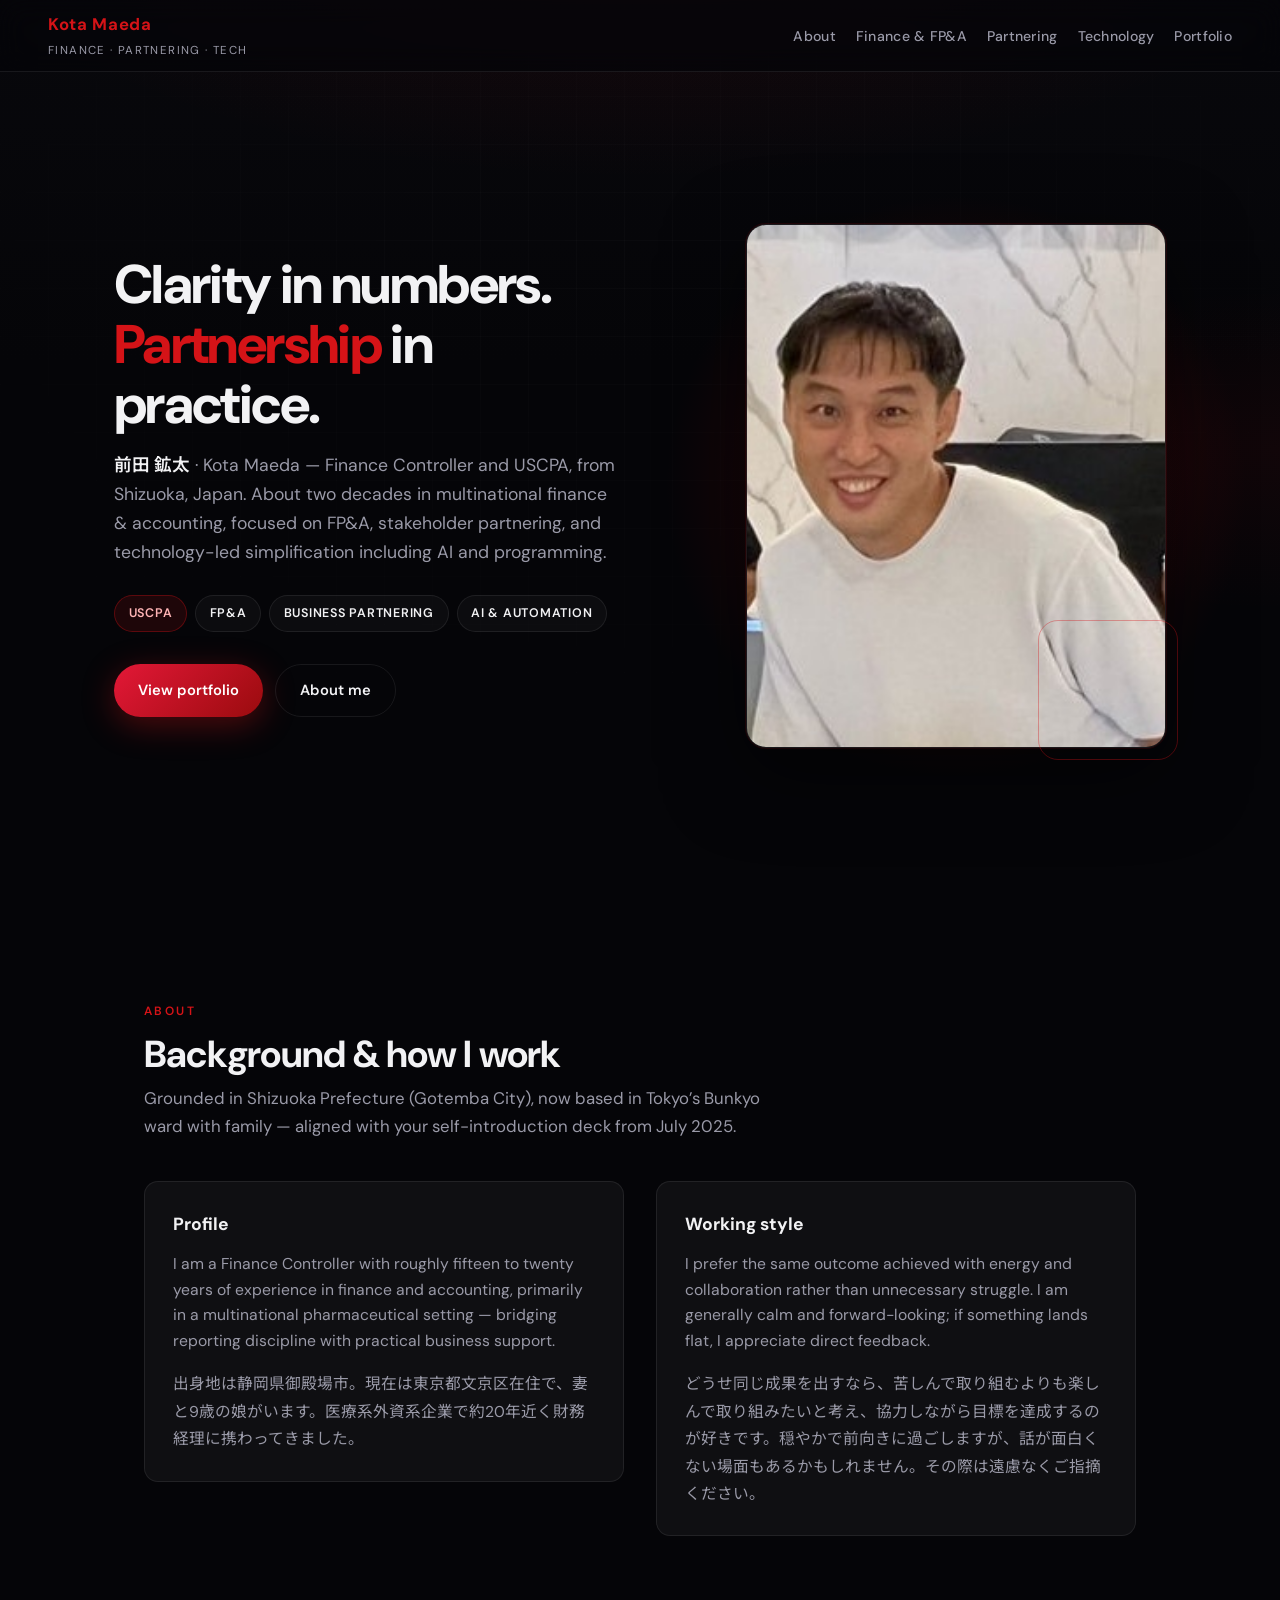
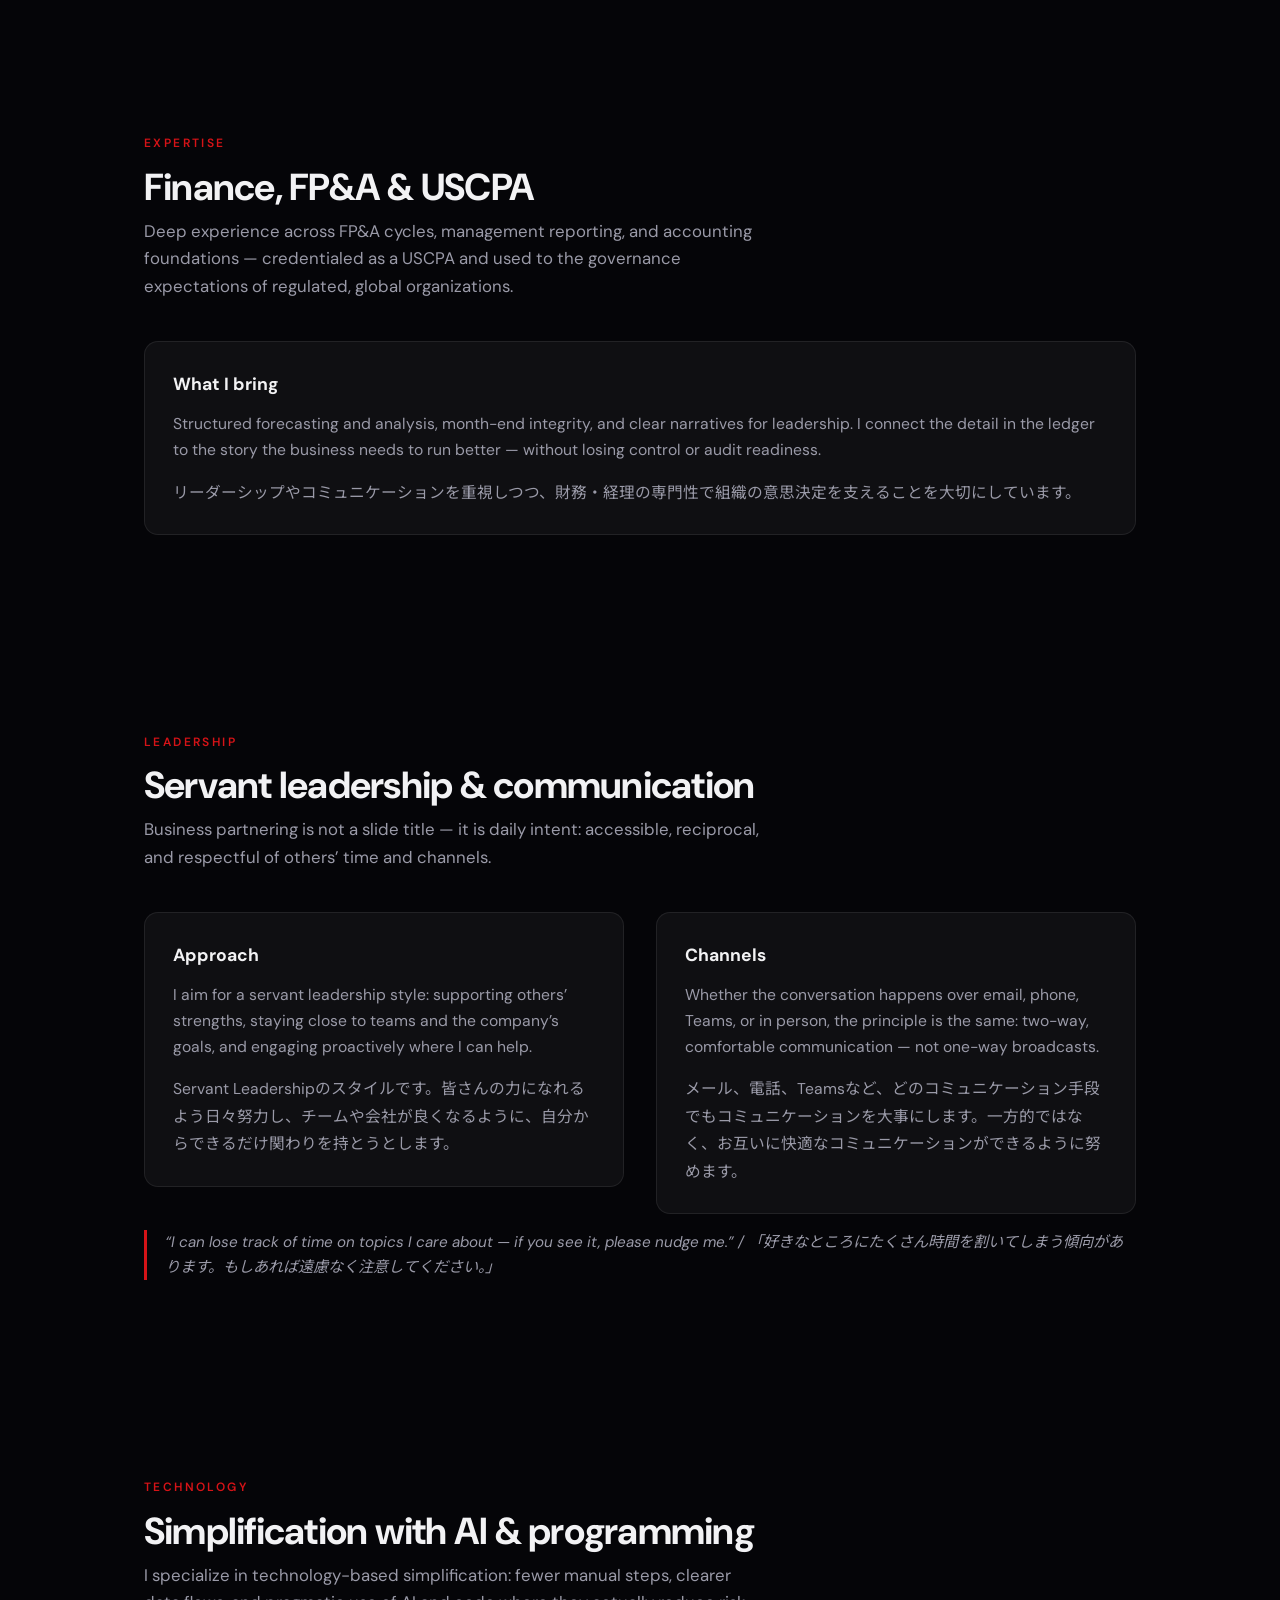
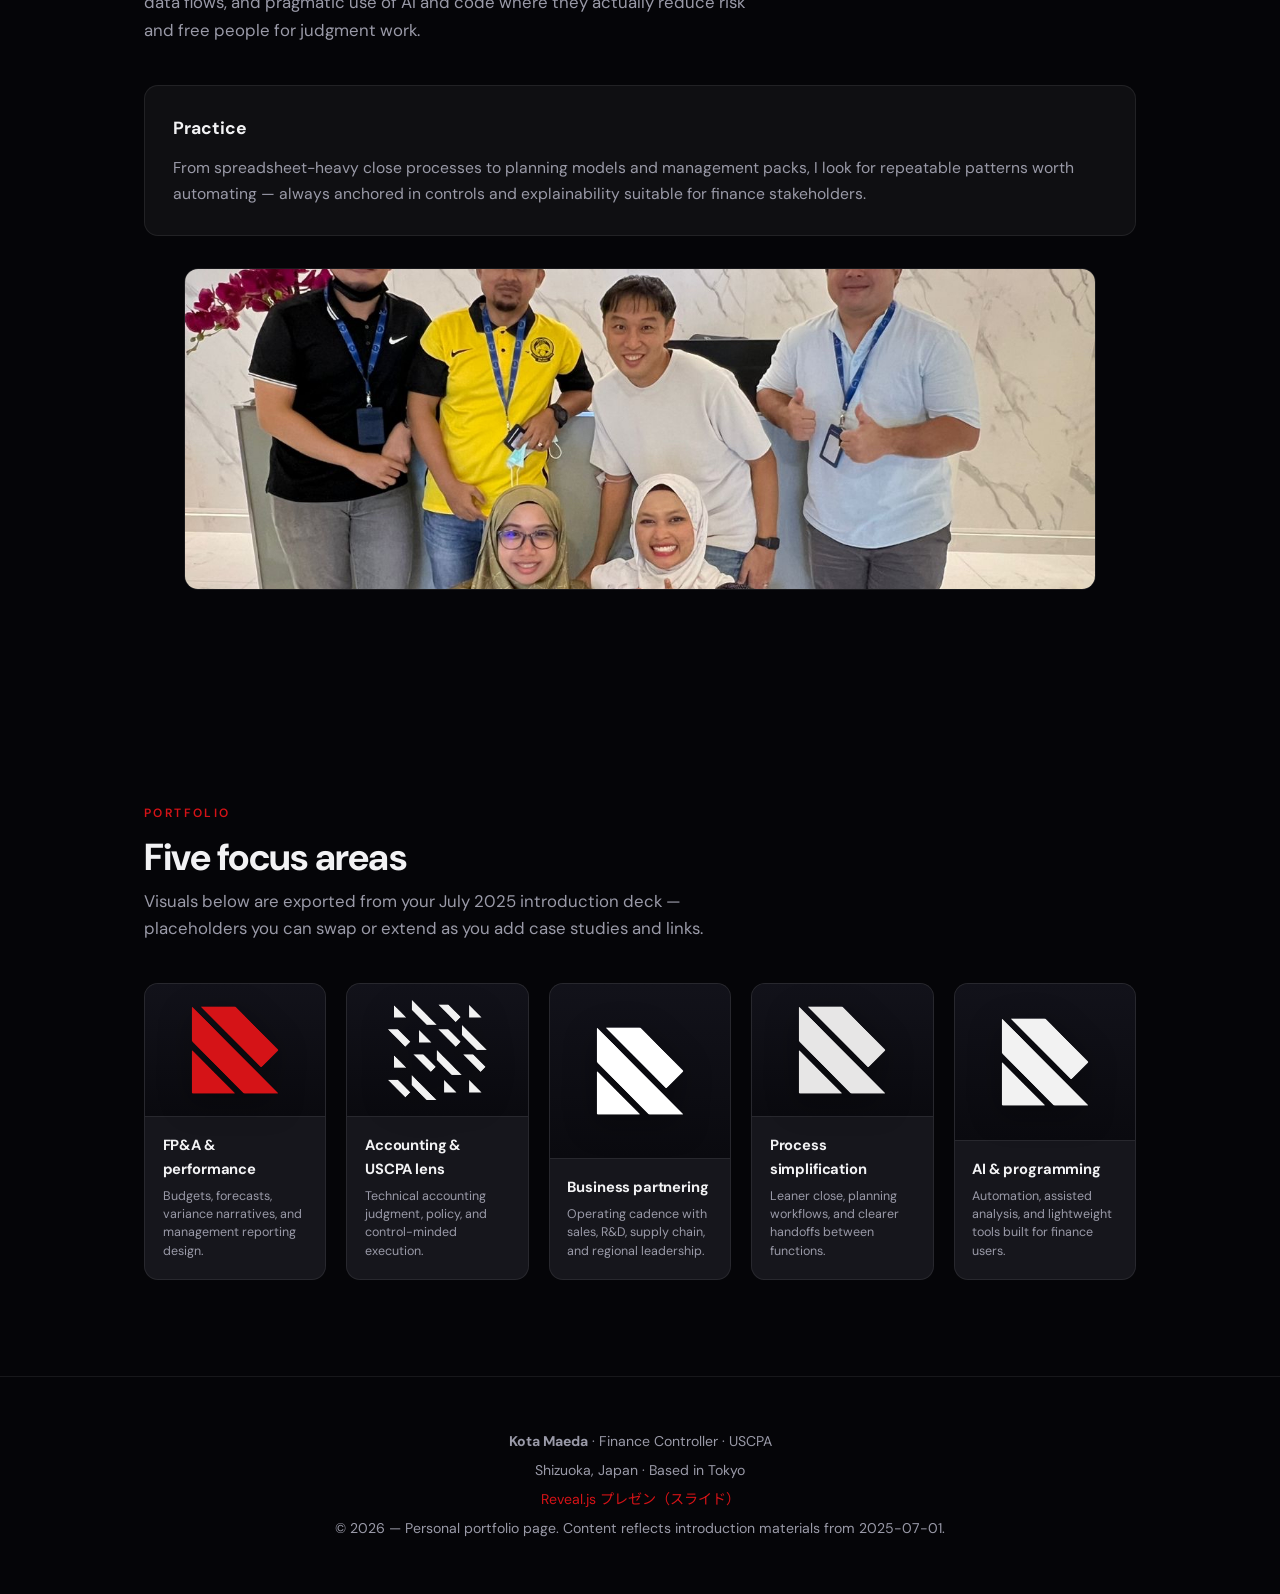
==== index.html @ 23e7d0bc "Add portfolio site, Reveal.js slides, and deployment notes Co-authored-by: Cursor <cursoragent@curso" ====
<!DOCTYPE html>
<html lang="en">
  <head>
    <meta charset="UTF-8" />
    <meta name="viewport" content="width=device-width, initial-scale=1.0" />
    <meta
      name="description"
      content="Kota Maeda — Finance Controller, USCPA. FP&A, business partnering, and technology-led simplification with AI and programming."
    />
    <title>Kota Maeda | Finance · Partnering · Technology</title>
    <link rel="preconnect" href="https://fonts.googleapis.com" />
    <link rel="preconnect" href="https://fonts.gstatic.com" crossorigin />
    <link
      href="https://fonts.googleapis.com/css2?family=DM+Sans:ital,opsz,wght@9..40,400;9..40,500;9..40,600;9..40,700;9..40,800&family=Noto+Sans+JP:wght@400;500;600;700&display=swap"
      rel="stylesheet"
    />
    <link rel="stylesheet" href="styles.css" />
  </head>
  <body>
    <header class="site-header">
      <a class="brand" href="#top" aria-label="Kota Maeda home">
        <strong>Kota Maeda</strong>
        <span>Finance · Partnering · Tech</span>
      </a>
      <button class="nav-toggle" type="button" aria-expanded="false" aria-controls="site-nav">Menu</button>
      <nav id="site-nav" aria-label="Primary">
        <ul class="nav-list">
          <li><a href="#about">About</a></li>
          <li><a href="#finance">Finance &amp; FP&amp;A</a></li>
          <li><a href="#partnering">Partnering</a></li>
          <li><a href="#technology">Technology</a></li>
          <li><a href="#portfolio">Portfolio</a></li>
        </ul>
      </nav>
    </header>

    <main id="top">
      <section class="hero" aria-labelledby="hero-title">
        <div class="hero-copy reveal">
          <h1 id="hero-title">Clarity in numbers.<br /><span>Partnership</span> in practice.</h1>
          <p class="hero-tagline">
            <span class="name-ja" lang="ja">前田 鉱太</span> · Kota Maeda — Finance Controller and USCPA, from
            Shizuoka, Japan. About two decades in multinational finance &amp; accounting, focused on FP&amp;A,
            stakeholder partnering, and technology-led simplification including AI and programming.
          </p>
          <div class="hero-badges">
            <span class="badge badge--accent">USCPA</span>
            <span class="badge">FP&amp;A</span>
            <span class="badge">Business partnering</span>
            <span class="badge">AI &amp; automation</span>
          </div>
          <div class="hero-actions">
            <a class="btn btn-primary" href="#portfolio">View portfolio</a>
            <a class="btn btn-ghost" href="#about">About me</a>
          </div>
        </div>
        <div class="hero-visual reveal">
          <div class="hero-glow" aria-hidden="true"></div>
          <div class="hero-frame">
            <img src="assets/image13.jpg" alt="Portrait of Kota Maeda" width="640" height="800" loading="eager" />
          </div>
          <div class="hero-deco" aria-hidden="true"></div>
        </div>
      </section>

      <section id="about" class="section" aria-labelledby="about-title">
        <div class="section-head reveal">
          <span class="section-label">About</span>
          <h2 class="section-title" id="about-title">Background &amp; how I work</h2>
          <p class="section-lead">
            Grounded in Shizuoka Prefecture (Gotemba City), now based in Tokyo’s Bunkyo ward with family — aligned
            with your self-introduction deck from July 2025.
          </p>
        </div>
        <div class="split">
          <div class="card reveal">
            <h3>Profile</h3>
            <p>
              I am a Finance Controller with roughly fifteen to twenty years of experience in finance and accounting,
              primarily in a multinational pharmaceutical setting — bridging reporting discipline with practical
              business support.
            </p>
            <p class="lang-ja">
              出身地は静岡県御殿場市。現在は東京都文京区在住で、妻と9歳の娘がいます。医療系外資系企業で約20年近く財務経理に携わってきました。
            </p>
          </div>
          <div class="card reveal">
            <h3>Working style</h3>
            <p>
              I prefer the same outcome achieved with energy and collaboration rather than unnecessary struggle. I am
              generally calm and forward-looking; if something lands flat, I appreciate direct feedback.
            </p>
            <p class="lang-ja">
              どうせ同じ成果を出すなら、苦しんで取り組むよりも楽しんで取り組みたいと考え、協力しながら目標を達成するのが好きです。穏やかで前向きに過ごしますが、話が面白くない場面もあるかもしれません。その際は遠慮なくご指摘ください。
            </p>
          </div>
        </div>
      </section>

      <section id="finance" class="section" aria-labelledby="finance-title">
        <div class="section-head reveal">
          <span class="section-label">Expertise</span>
          <h2 class="section-title" id="finance-title">Finance, FP&amp;A &amp; USCPA</h2>
          <p class="section-lead">
            Deep experience across FP&amp;A cycles, management reporting, and accounting foundations — credentialed as
            a USCPA and used to the governance expectations of regulated, global organizations.
          </p>
        </div>
        <div class="card reveal">
          <h3>What I bring</h3>
          <p>
            Structured forecasting and analysis, month-end integrity, and clear narratives for leadership. I connect
            the detail in the ledger to the story the business needs to run better — without losing control or audit
            readiness.
          </p>
          <p class="lang-ja">
            リーダーシップやコミュニケーションを重視しつつ、財務・経理の専門性で組織の意思決定を支えることを大切にしています。
          </p>
        </div>
      </section>

      <section id="partnering" class="section" aria-labelledby="partnering-title">
        <div class="section-head reveal">
          <span class="section-label">Leadership</span>
          <h2 class="section-title" id="partnering-title">Servant leadership &amp; communication</h2>
          <p class="section-lead">
            Business partnering is not a slide title — it is daily intent: accessible, reciprocal, and respectful of
            others’ time and channels.
          </p>
        </div>
        <div class="split">
          <div class="card reveal">
            <h3>Approach</h3>
            <p>
              I aim for a servant leadership style: supporting others’ strengths, staying close to teams and the
              company’s goals, and engaging proactively where I can help.
            </p>
            <p class="lang-ja">
              Servant Leadershipのスタイルです。皆さんの力になれるよう日々努力し、チームや会社が良くなるように、自分からできるだけ関わりを持とうとします。
            </p>
          </div>
          <div class="card reveal">
            <h3>Channels</h3>
            <p>
              Whether the conversation happens over email, phone, Teams, or in person, the principle is the same:
              two-way, comfortable communication — not one-way broadcasts.
            </p>
            <p class="lang-ja">
              メール、電話、Teamsなど、どのコミュニケーション手段でもコミュニケーションを大事にします。一方的ではなく、お互いに快適なコミュニケーションができるように努めます。
            </p>
          </div>
        </div>
        <blockquote class="quote reveal">
          “I can lose track of time on topics I care about — if you see it, please nudge me.” /
          「好きなところにたくさん時間を割いてしまう傾向があります。もしあれば遠慮なく注意してください。」
        </blockquote>
      </section>

      <section id="technology" class="section" aria-labelledby="technology-title">
        <div class="section-head reveal">
          <span class="section-label">Technology</span>
          <h2 class="section-title" id="technology-title">Simplification with AI &amp; programming</h2>
          <p class="section-lead">
            I specialize in technology-based simplification: fewer manual steps, clearer data flows, and pragmatic use
            of AI and code where they actually reduce risk and free people for judgment work.
          </p>
        </div>
        <div class="card reveal">
          <h3>Practice</h3>
          <p>
            From spreadsheet-heavy close processes to planning models and management packs, I look for repeatable
            patterns worth automating — always anchored in controls and explainability suitable for finance
            stakeholders.
          </p>
        </div>
        <figure class="figure-wide reveal">
          <img src="assets/image14.jpeg" alt="Visual from presentation materials" width="1200" height="480" loading="lazy" />
        </figure>
      </section>

      <section id="portfolio" class="section" aria-labelledby="portfolio-title">
        <div class="section-head reveal">
          <span class="section-label">Portfolio</span>
          <h2 class="section-title" id="portfolio-title">Five focus areas</h2>
          <p class="section-lead">
            Visuals below are exported from your July 2025 introduction deck — placeholders you can swap or extend as
            you add case studies and links.
          </p>
        </div>
        <div class="portfolio-grid">
          <article class="portfolio-card reveal">
            <div class="portfolio-card__media">
              <img src="assets/image1.png" alt="" width="200" height="120" loading="lazy" />
            </div>
            <div class="portfolio-card__body">
              <h3>FP&amp;A &amp; performance</h3>
              <p>Budgets, forecasts, variance narratives, and management reporting design.</p>
            </div>
          </article>
          <article class="portfolio-card reveal">
            <div class="portfolio-card__media">
              <img src="assets/image3.png" alt="" width="200" height="120" loading="lazy" />
            </div>
            <div class="portfolio-card__body">
              <h3>Accounting &amp; USCPA lens</h3>
              <p>Technical accounting judgment, policy, and control-minded execution.</p>
            </div>
          </article>
          <article class="portfolio-card reveal">
            <div class="portfolio-card__media">
              <img src="assets/image5.png" alt="" width="200" height="120" loading="lazy" />
            </div>
            <div class="portfolio-card__body">
              <h3>Business partnering</h3>
              <p>Operating cadence with sales, R&amp;D, supply chain, and regional leadership.</p>
            </div>
          </article>
          <article class="portfolio-card reveal">
            <div class="portfolio-card__media">
              <img src="assets/image7.png" alt="" width="200" height="120" loading="lazy" />
            </div>
            <div class="portfolio-card__body">
              <h3>Process simplification</h3>
              <p>Leaner close, planning workflows, and clearer handoffs between functions.</p>
            </div>
          </article>
          <article class="portfolio-card reveal">
            <div class="portfolio-card__media">
              <img src="assets/image9.png" alt="" width="200" height="120" loading="lazy" />
            </div>
            <div class="portfolio-card__body">
              <h3>AI &amp; programming</h3>
              <p>Automation, assisted analysis, and lightweight tools built for finance users.</p>
            </div>
          </article>
        </div>
      </section>
    </main>

    <footer class="site-footer">
      <p><strong>Kota Maeda</strong> · Finance Controller · USCPA</p>
      <p>Shizuoka, Japan · Based in Tokyo</p>
      <p><a href="slides/">Reveal.js プレゼン（スライド）</a></p>
      <p>© <span id="y"></span> — Personal portfolio page. Content reflects introduction materials from 2025-07-01.</p>
    </footer>
    <script>
      document.getElementById("y").textContent = new Date().getFullYear();
    </script>
    <script src="app.js" defer></script>
  </body>
</html>
---- styles.css ----
/* Kota Maeda — portfolio */
:root {
  --bg-deep: #050508;
  --bg-panel: #0f0f12;
  --bg-elevated: #16161c;
  --text: #f2f2f4;
  --text-muted: #9a9aa8;
  --accent: #d51317;
  --accent-soft: rgba(213, 19, 23, 0.35);
  --accent-glow: rgba(213, 19, 23, 0.55);
  --border: rgba(255, 255, 255, 0.08);
  --font-sans: "DM Sans", "Noto Sans JP", system-ui, sans-serif;
  --radius: 14px;
  --nav-h: 72px;
}

*,
*::before,
*::after {
  box-sizing: border-box;
}

html {
  scroll-behavior: smooth;
}

@media (prefers-reduced-motion: reduce) {
  html {
    scroll-behavior: auto;
  }

  *,
  *::before,
  *::after {
    animation-duration: 0.01ms !important;
    animation-iteration-count: 1 !important;
    transition-duration: 0.01ms !important;
  }
}

body {
  margin: 0;
  font-family: var(--font-sans);
  font-size: 1.05rem;
  line-height: 1.65;
  color: var(--text);
  background: var(--bg-deep);
  overflow-x: hidden;
}

body::before {
  content: "";
  position: fixed;
  inset: 0;
  pointer-events: none;
  background:
    radial-gradient(ellipse 120% 80% at 50% -20%, rgba(213, 19, 23, 0.12), transparent 50%),
    radial-gradient(ellipse 60% 40% at 100% 50%, rgba(213, 19, 23, 0.06), transparent 45%),
    linear-gradient(180deg, #08080c 0%, var(--bg-deep) 40%);
  z-index: -2;
}

body::after {
  content: "";
  position: fixed;
  inset: 0;
  pointer-events: none;
  background-image: linear-gradient(rgba(255, 255, 255, 0.02) 1px, transparent 1px),
    linear-gradient(90deg, rgba(255, 255, 255, 0.02) 1px, transparent 1px);
  background-size: 48px 48px;
  mask-image: radial-gradient(ellipse 70% 60% at 50% 30%, black, transparent);
  z-index: -1;
}

a {
  color: var(--accent);
  text-decoration: none;
}

a:hover {
  text-decoration: underline;
}

img {
  max-width: 100%;
  height: auto;
  display: block;
}

.site-header {
  position: fixed;
  top: 0;
  left: 0;
  right: 0;
  height: var(--nav-h);
  z-index: 100;
  display: flex;
  align-items: center;
  justify-content: space-between;
  padding: 0 clamp(1rem, 4vw, 3rem);
  background: rgba(5, 5, 8, 0.75);
  backdrop-filter: blur(14px);
  border-bottom: 1px solid var(--border);
  transition: background 0.3s ease, border-color 0.3s ease;
}

.site-header.is-scrolled {
  background: rgba(5, 5, 8, 0.92);
}

.brand {
  display: flex;
  flex-direction: column;
  gap: 0.1rem;
}

.brand strong {
  font-size: 1.05rem;
  letter-spacing: 0.04em;
  font-weight: 700;
}

.brand span {
  font-size: 0.72rem;
  color: var(--text-muted);
  letter-spacing: 0.12em;
  text-transform: uppercase;
}

.nav-toggle {
  display: none;
  background: transparent;
  border: 1px solid var(--border);
  color: var(--text);
  padding: 0.5rem 0.75rem;
  border-radius: 8px;
  cursor: pointer;
  font-size: 0.85rem;
}

.nav-list {
  display: flex;
  flex-wrap: wrap;
  gap: 0.35rem 1.25rem;
  list-style: none;
  margin: 0;
  padding: 0;
}

.nav-list a {
  color: var(--text-muted);
  text-decoration: none;
  font-size: 0.88rem;
  font-weight: 500;
  letter-spacing: 0.02em;
  position: relative;
  padding: 0.35rem 0;
  transition: color 0.25s ease;
}

.nav-list a::after {
  content: "";
  position: absolute;
  left: 0;
  bottom: 0;
  width: 0;
  height: 2px;
  background: var(--accent);
  transition: width 0.3s ease;
}

.nav-list a:hover,
.nav-list a:focus-visible {
  color: var(--text);
}

.nav-list a:hover::after,
.nav-list a:focus-visible::after {
  width: 100%;
}

main {
  padding-top: var(--nav-h);
}

.section {
  padding: clamp(3.5rem, 10vw, 6rem) clamp(1.25rem, 5vw, 4rem);
  max-width: 1120px;
  margin: 0 auto;
}

.section-head {
  margin-bottom: 2.5rem;
}

.section-label {
  display: inline-block;
  font-size: 0.75rem;
  font-weight: 600;
  letter-spacing: 0.2em;
  text-transform: uppercase;
  color: var(--accent);
  margin-bottom: 0.65rem;
}

.section-title {
  font-size: clamp(1.75rem, 4vw, 2.35rem);
  font-weight: 700;
  letter-spacing: -0.02em;
  margin: 0 0 0.5rem;
  line-height: 1.2;
}

.section-lead {
  margin: 0;
  color: var(--text-muted);
  max-width: 52ch;
}

/* Hero */
.hero {
  min-height: calc(100vh - var(--nav-h));
  display: grid;
  align-items: center;
  gap: 2.5rem;
  grid-template-columns: 1fr 1fr;
  max-width: 1180px;
  margin: 0 auto;
  padding: clamp(2rem, 6vw, 4rem) clamp(1.25rem, 5vw, 4rem);
}

.hero-copy h1 {
  font-size: clamp(2.2rem, 5.5vw, 3.4rem);
  font-weight: 800;
  letter-spacing: -0.03em;
  line-height: 1.1;
  margin: 0 0 1rem;
}

.hero-copy h1 span {
  color: var(--accent);
}

.hero-tagline {
  font-size: 1.1rem;
  color: var(--text-muted);
  margin: 0 0 1.75rem;
  max-width: 42ch;
}

.hero-tagline .name-ja {
  color: var(--text);
  font-weight: 600;
}

.hero-badges {
  display: flex;
  flex-wrap: wrap;
  gap: 0.5rem;
  margin-bottom: 2rem;
}

.badge {
  font-size: 0.78rem;
  font-weight: 600;
  letter-spacing: 0.06em;
  text-transform: uppercase;
  padding: 0.45rem 0.85rem;
  border-radius: 999px;
  border: 1px solid var(--border);
  background: rgba(255, 255, 255, 0.03);
}

.badge--accent {
  border-color: var(--accent-soft);
  background: rgba(213, 19, 23, 0.12);
  color: #ffb4b6;
}

.hero-actions {
  display: flex;
  flex-wrap: wrap;
  gap: 0.75rem;
}

.btn {
  display: inline-flex;
  align-items: center;
  justify-content: center;
  padding: 0.85rem 1.5rem;
  border-radius: 999px;
  font-weight: 600;
  font-size: 0.92rem;
  border: none;
  cursor: pointer;
  transition: transform 0.2s ease, box-shadow 0.2s ease, background 0.2s ease;
}

.btn:focus-visible {
  outline: 2px solid var(--accent);
  outline-offset: 3px;
}

.btn-primary {
  background: linear-gradient(135deg, #e31837, #9a0b0e);
  color: #fff;
  box-shadow: 0 8px 32px var(--accent-soft);
}

.btn-primary:hover {
  transform: translateY(-2px);
  box-shadow: 0 12px 40px var(--accent-glow);
}

.btn-ghost {
  background: transparent;
  color: var(--text);
  border: 1px solid var(--border);
}

.btn-ghost:hover {
  border-color: rgba(255, 255, 255, 0.25);
  background: rgba(255, 255, 255, 0.04);
}

.hero-visual {
  position: relative;
  justify-self: end;
  width: min(100%, 420px);
}

.hero-frame {
  position: relative;
  border-radius: 20px;
  overflow: hidden;
  border: 1px solid var(--border);
  box-shadow:
    0 24px 80px rgba(0, 0, 0, 0.55),
    0 0 0 1px rgba(213, 19, 23, 0.15);
  animation: float 7s ease-in-out infinite;
}

@keyframes float {
  0%,
  100% {
    transform: translateY(0);
  }

  50% {
    transform: translateY(-10px);
  }
}

.hero-frame img {
  width: 100%;
  aspect-ratio: 4 / 5;
  object-fit: cover;
}

.hero-glow {
  position: absolute;
  inset: -30%;
  background: radial-gradient(circle at 50% 50%, rgba(213, 19, 23, 0.25), transparent 55%);
  z-index: -1;
  animation: pulse 5s ease-in-out infinite;
}

@keyframes pulse {
  0%,
  100% {
    opacity: 0.6;
  }

  50% {
    opacity: 1;
  }
}

.hero-deco {
  position: absolute;
  bottom: -12px;
  right: -12px;
  width: 140px;
  height: 140px;
  border-radius: 20px;
  border: 1px solid var(--accent-soft);
  pointer-events: none;
  animation: spin 28s linear infinite;
}

@keyframes spin {
  to {
    transform: rotate(360deg);
  }
}

/* Reveal */
.reveal {
  opacity: 0;
  transform: translateY(28px);
  transition:
    opacity 0.7s cubic-bezier(0.22, 1, 0.36, 1),
    transform 0.7s cubic-bezier(0.22, 1, 0.36, 1);
}

.reveal.is-visible {
  opacity: 1;
  transform: translateY(0);
}

.portfolio-grid .portfolio-card.reveal:nth-child(1) {
  transition-delay: 0s;
}

.portfolio-grid .portfolio-card.reveal:nth-child(2) {
  transition-delay: 0.07s;
}

.portfolio-grid .portfolio-card.reveal:nth-child(3) {
  transition-delay: 0.14s;
}

.portfolio-grid .portfolio-card.reveal:nth-child(4) {
  transition-delay: 0.21s;
}

.portfolio-grid .portfolio-card.reveal:nth-child(5) {
  transition-delay: 0.28s;
}

/* Two column content */
.split {
  display: grid;
  gap: 2rem;
  grid-template-columns: 1fr 1fr;
  align-items: start;
}

.card {
  background: var(--bg-panel);
  border: 1px solid var(--border);
  border-radius: var(--radius);
  padding: 1.75rem;
}

.card h3 {
  margin: 0 0 0.75rem;
  font-size: 1.1rem;
}

.card p {
  margin: 0;
  color: var(--text-muted);
  font-size: 0.98rem;
}

.card p + p {
  margin-top: 1rem;
}

.lang-ja {
  font-size: 0.95rem;
  line-height: 1.75;
}

.quote {
  border-left: 3px solid var(--accent);
  padding-left: 1.1rem;
  margin: 1rem 0 0;
  color: var(--text-muted);
  font-style: italic;
  font-size: 0.95rem;
}

/* Wide image */
.figure-wide {
  margin-top: 2rem;
  border-radius: var(--radius);
  overflow: hidden;
  border: 1px solid var(--border);
}

.figure-wide img {
  width: 100%;
  max-height: 320px;
  object-fit: cover;
}

/* Portfolio grid */
.portfolio-grid {
  display: grid;
  gap: 1.25rem;
  grid-template-columns: repeat(5, 1fr);
}

.portfolio-card {
  position: relative;
  border-radius: var(--radius);
  overflow: hidden;
  border: 1px solid var(--border);
  background: var(--bg-elevated);
  min-height: 200px;
  display: flex;
  flex-direction: column;
  transition:
    transform 0.35s cubic-bezier(0.22, 1, 0.36, 1),
    box-shadow 0.35s ease,
    border-color 0.35s ease;
}

.portfolio-card:hover {
  transform: translateY(-6px);
  border-color: rgba(213, 19, 23, 0.45);
  box-shadow: 0 20px 50px rgba(0, 0, 0, 0.45);
}

.portfolio-card__media {
  flex: 1;
  min-height: 120px;
  display: flex;
  align-items: center;
  justify-content: center;
  padding: 1rem;
  background: linear-gradient(180deg, #12121a 0%, #0a0a0f 100%);
}

.portfolio-card__media img {
  max-height: 100px;
  width: auto;
  object-fit: contain;
  filter: drop-shadow(0 8px 16px rgba(0, 0, 0, 0.4));
  transition: transform 0.4s ease;
}

.portfolio-card:hover .portfolio-card__media img {
  transform: scale(1.08);
}

.portfolio-card__body {
  padding: 1rem 1.1rem 1.2rem;
  border-top: 1px solid var(--border);
}

.portfolio-card__body h3 {
  margin: 0 0 0.35rem;
  font-size: 0.92rem;
  font-weight: 700;
  letter-spacing: -0.01em;
}

.portfolio-card__body p {
  margin: 0;
  font-size: 0.78rem;
  color: var(--text-muted);
  line-height: 1.45;
}

/* Footer */
.site-footer {
  padding: 3rem clamp(1.25rem, 5vw, 4rem);
  border-top: 1px solid var(--border);
  text-align: center;
  color: var(--text-muted);
  font-size: 0.88rem;
}

.site-footer p {
  margin: 0.35rem 0;
}

/* Responsive */
@media (max-width: 960px) {
  .hero {
    grid-template-columns: 1fr;
    text-align: center;
    min-height: auto;
  }

  .hero-copy {
    order: 2;
  }

  .hero-visual {
    order: 1;
    justify-self: center;
  }

  .hero-tagline {
    margin-left: auto;
    margin-right: auto;
  }

  .hero-badges,
  .hero-actions {
    justify-content: center;
  }

  .split {
    grid-template-columns: 1fr;
  }

  .portfolio-grid {
    grid-template-columns: repeat(2, 1fr);
  }
}

@media (max-width: 640px) {
  .nav-toggle {
    display: block;
  }

  .nav-list {
    position: fixed;
    top: var(--nav-h);
    left: 0;
    right: 0;
    flex-direction: column;
    gap: 0;
    background: rgba(8, 8, 12, 0.97);
    border-bottom: 1px solid var(--border);
    padding: 1rem;
    transform: translateY(-120%);
    opacity: 0;
    pointer-events: none;
    transition: transform 0.35s ease, opacity 0.35s ease;
  }

  .nav-list.is-open {
    transform: translateY(0);
    opacity: 1;
    pointer-events: auto;
  }

  .nav-list li {
    border-bottom: 1px solid var(--border);
  }

  .nav-list li:last-child {
    border-bottom: none;
  }

  .nav-list a {
    display: block;
    padding: 0.85rem 0.5rem;
  }

  .portfolio-grid {
    grid-template-columns: 1fr;
  }
}

@media (min-width: 641px) and (max-width: 1024px) {
  .portfolio-grid {
    grid-template-columns: repeat(3, 1fr);
  }
}
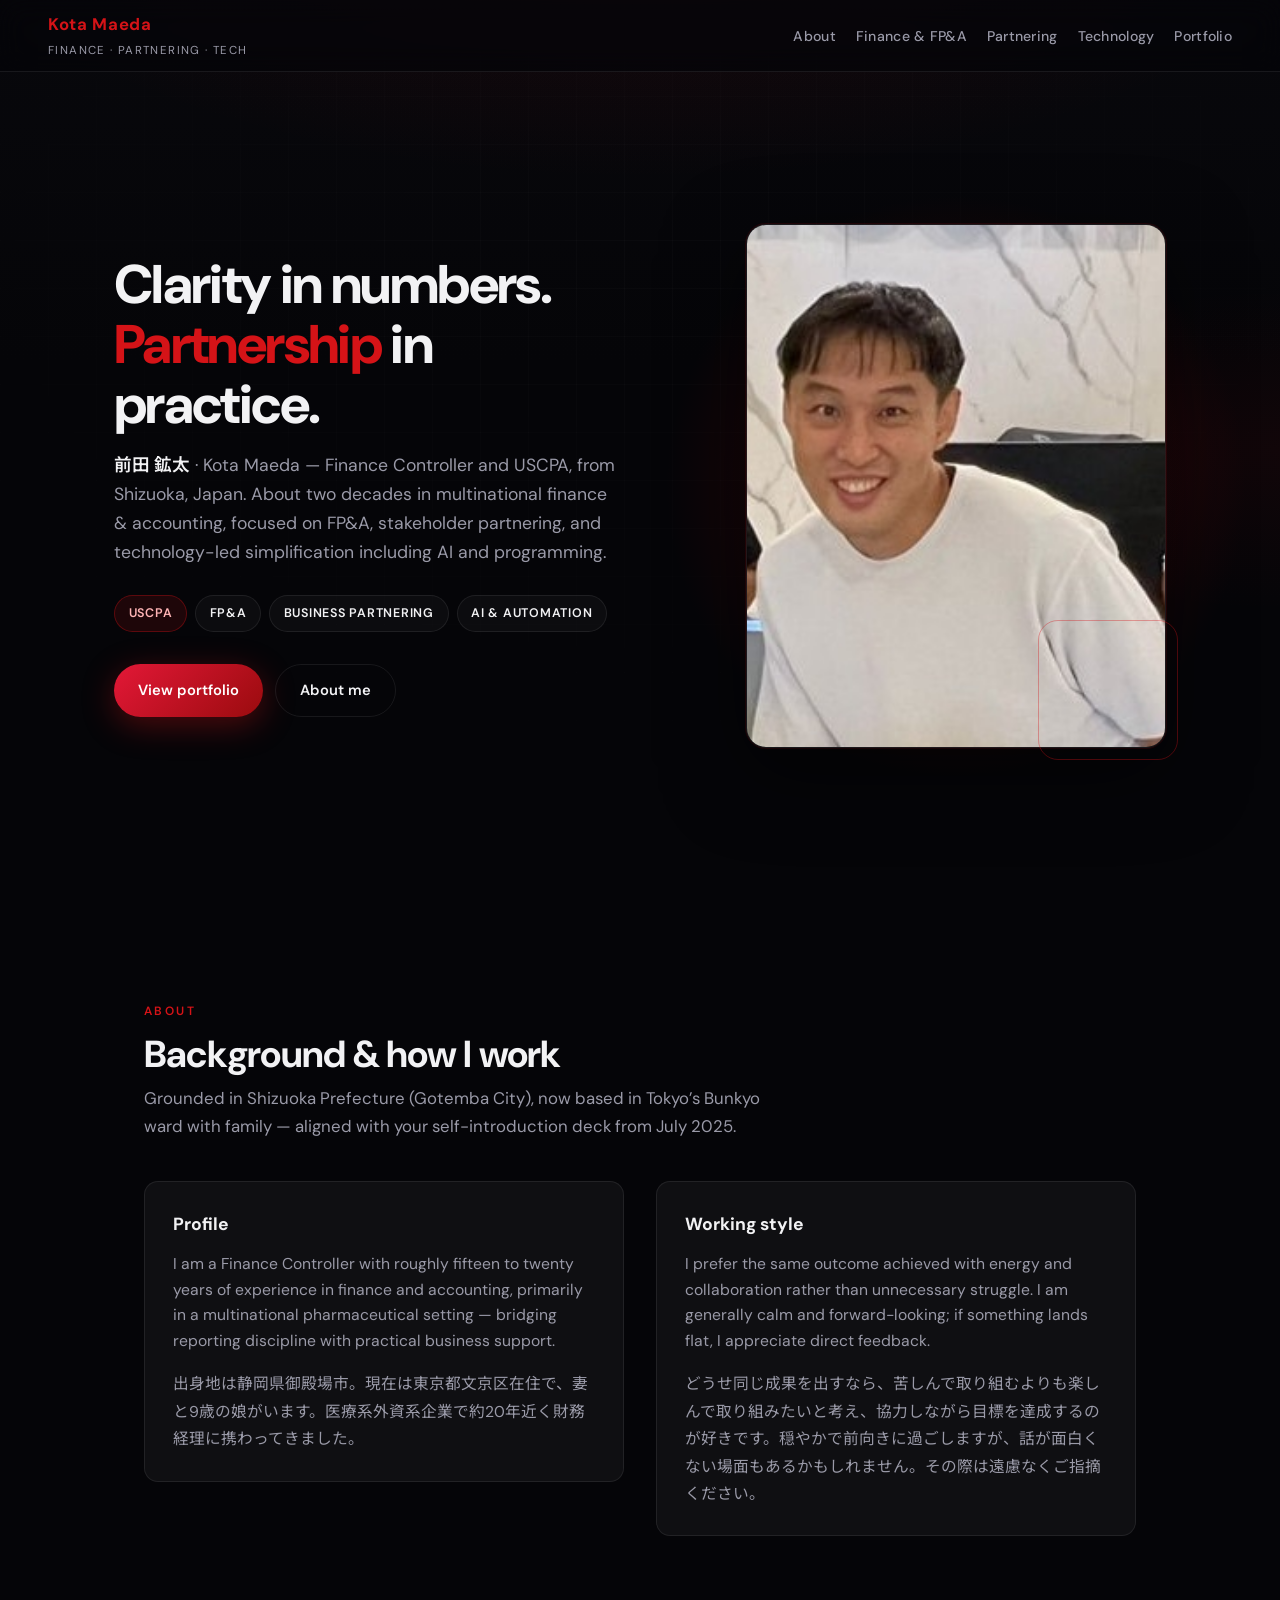
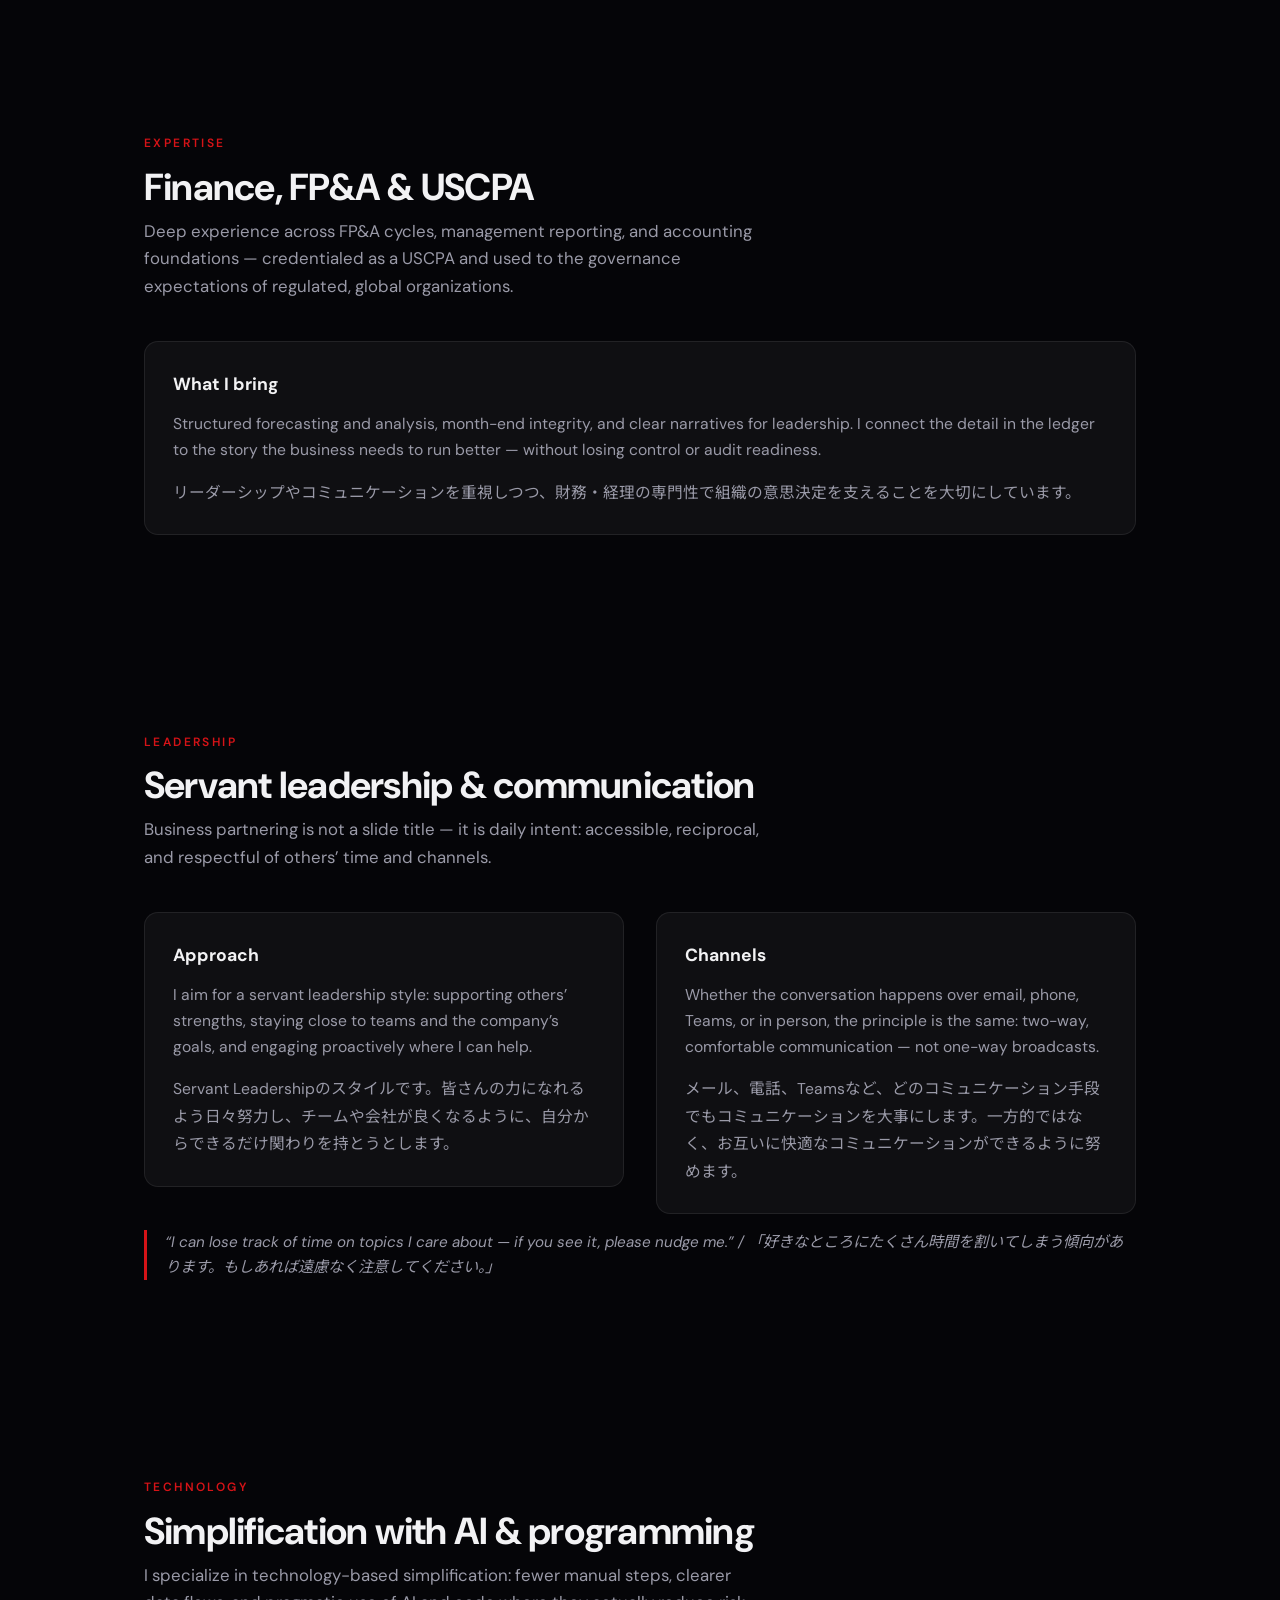
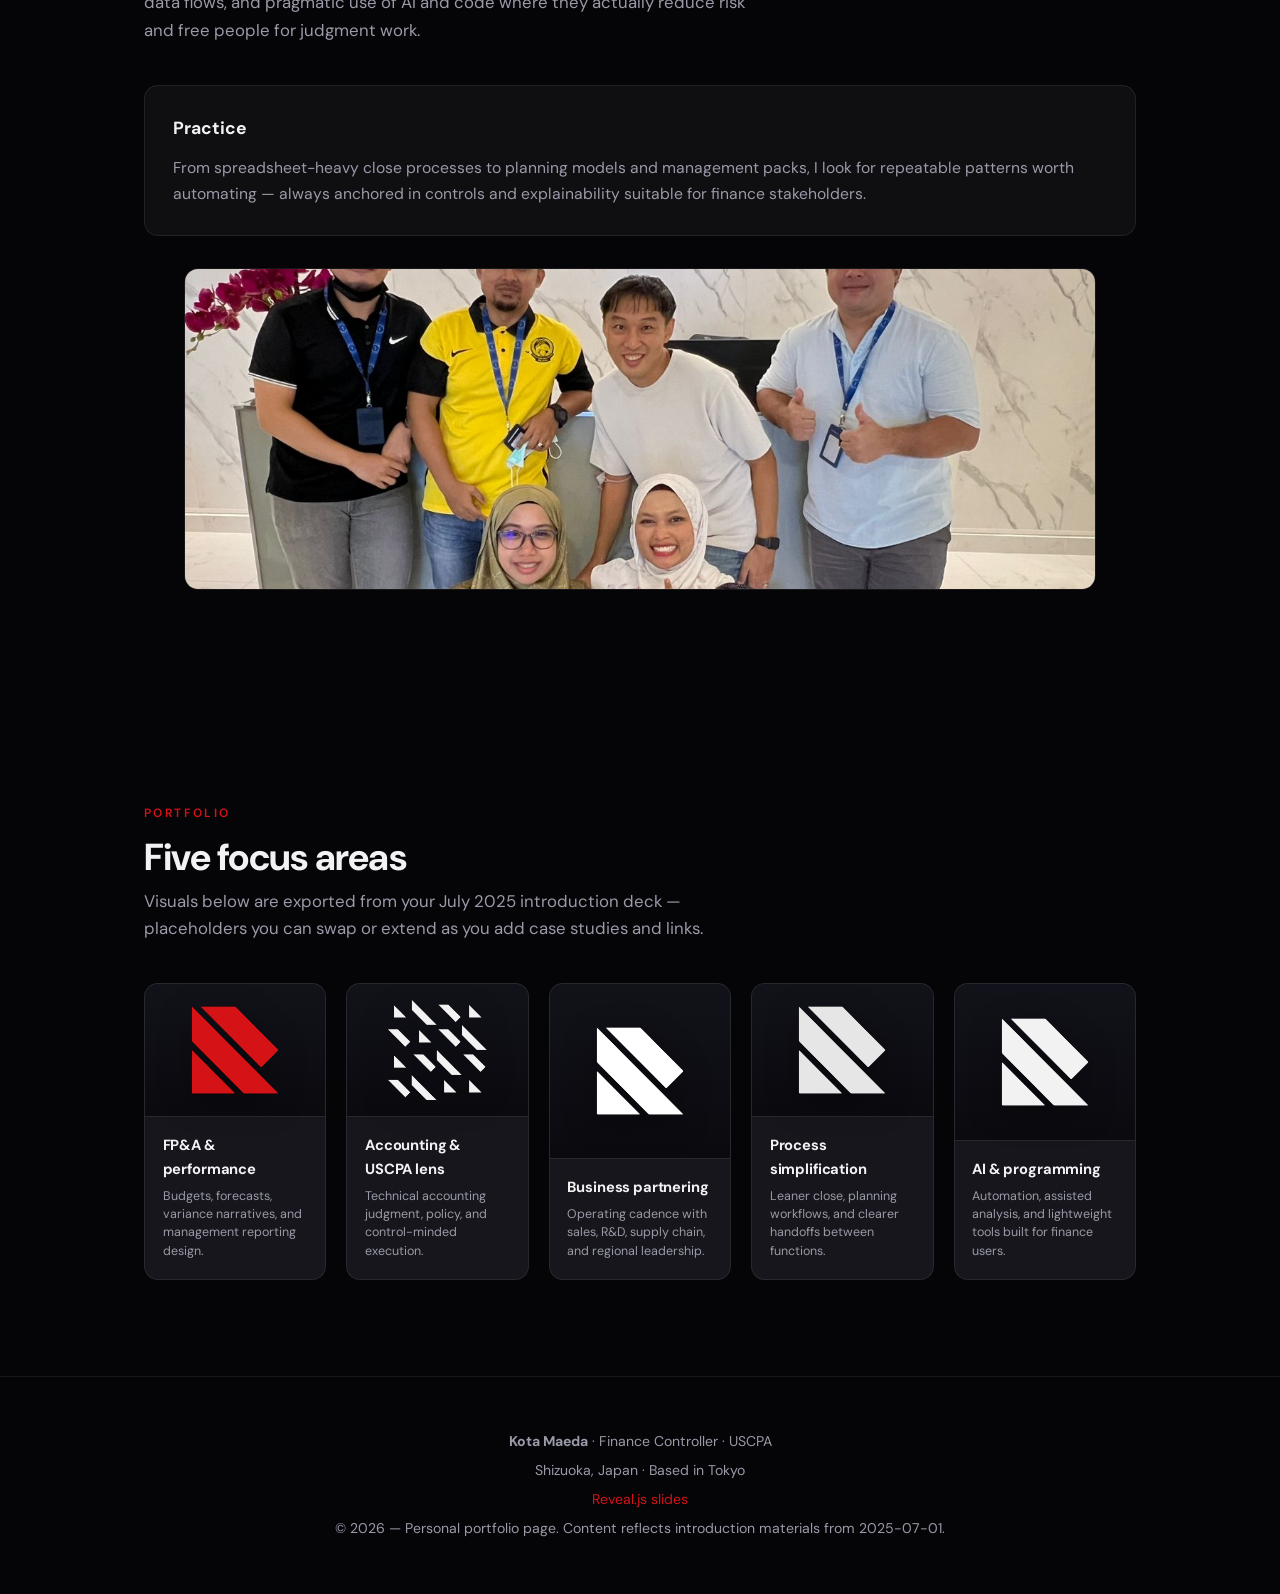
==== commit 9bfd4b22: "Footer link label in English for slides Co-authored-by: Cursor <cursoragent@cursor.com>" ====
--- a/index.html
+++ b/index.html
@@ -240,7 +240,7 @@
     <footer class="site-footer">
       <p><strong>Kota Maeda</strong> · Finance Controller · USCPA</p>
       <p>Shizuoka, Japan · Based in Tokyo</p>
-      <p><a href="slides/">Reveal.js プレゼン（スライド）</a></p>
+      <p><a href="slides/">Reveal.js slides</a></p>
       <p>© <span id="y"></span> — Personal portfolio page. Content reflects introduction materials from 2025-07-01.</p>
     </footer>
     <script>
